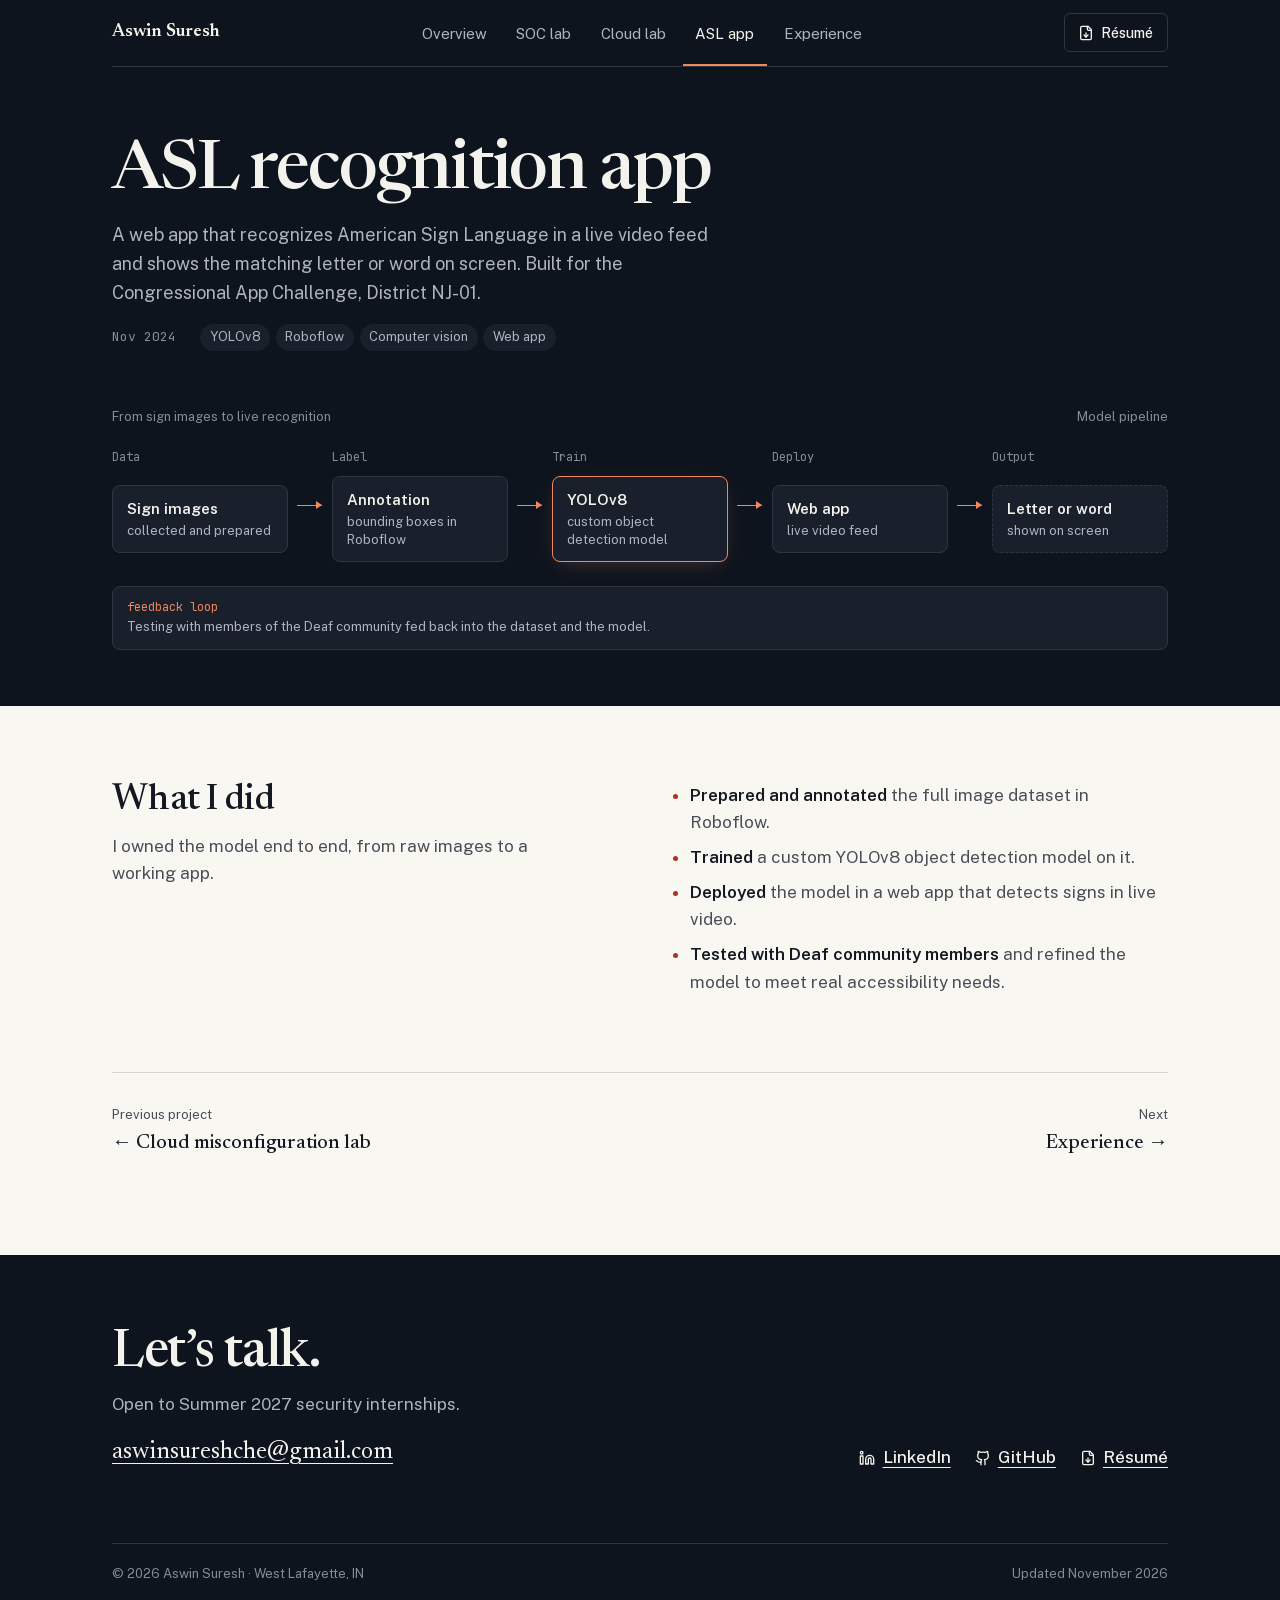
==== asl/index.html @ 7c5b2c52 "Portfolio site: overview, SOC lab, cloud lab, ASL app, experience" ====
<!doctype html>
<html lang="en">
<head>
<meta charset="utf-8">
<meta name="viewport" content="width=device-width, initial-scale=1">
<meta http-equiv="Content-Security-Policy" content="default-src 'self'; style-src 'self' 'unsafe-inline'; img-src 'self' data:; font-src 'self'; script-src 'none'; object-src 'none'; base-uri 'none'; form-action 'none'">
<meta name="referrer" content="strict-origin-when-cross-origin">
<title>ASL recognition app · Aswin Suresh</title>
<meta name="description" content="Real-time American Sign Language recognition from live video with a custom YOLOv8 model, built for the Congressional App Challenge and tested with the Deaf community.">
<meta name="theme-color" content="#151a26">
<link rel="canonical" href="https://aswinsuresh.us.com/asl/">
<link rel="icon" href="/favicon.svg" type="image/svg+xml">
<link rel="apple-touch-icon" href="/apple-touch-icon.png">
<meta property="og:type" content="profile">
<meta property="og:title" content="ASL recognition app · Aswin Suresh">
<meta property="og:description" content="Real-time American Sign Language recognition from live video with a custom YOLOv8 model, built for the Congressional App Challenge and tested with the Deaf community.">
<meta property="og:url" content="https://aswinsuresh.us.com/asl/">
<meta property="og:image" content="https://aswinsuresh.us.com/og.png">
<meta property="og:image:width" content="1200">
<meta property="og:image:height" content="630">
<meta property="og:image:alt" content="Aswin Suresh, Cybersecurity. Detection engineering and cloud security.">
<meta name="twitter:card" content="summary_large_image">
<link rel="preload" href="/fonts/newsreader.woff2" as="font" type="font/woff2" crossorigin>
<link rel="preload" href="/fonts/public-sans.woff2" as="font" type="font/woff2" crossorigin>
<link rel="stylesheet" href="/styles.css">
</head>
<body>
<a class="skip" href="#main">Skip to content</a>
<svg width="0" height="0" style="position:absolute" aria-hidden="true">
  <symbol id="i-github" viewBox="0 0 24 24" fill="none" stroke="currentColor" stroke-width="2" stroke-linecap="round" stroke-linejoin="round"><path d="M15 22v-4a4.8 4.8 0 0 0-1-3.5c3 0 6-2 6-5.5.08-1.25-.27-2.48-1-3.5.28-1.15.28-2.35 0-3.5 0 0-1 0-3 1.5-2.64-.5-5.36-.5-8 0C6 2 5 2 5 2c-.3 1.15-.3 2.35 0 3.5A5.403 5.403 0 0 0 4 9c0 3.5 3 5.5 6 5.5-.39.49-.68 1.05-.85 1.65-.17.6-.22 1.23-.15 1.85v4"/><path d="M9 18c-4.51 2-5-2-7-2"/></symbol>
  <symbol id="i-linkedin" viewBox="0 0 24 24" fill="none" stroke="currentColor" stroke-width="2" stroke-linecap="round" stroke-linejoin="round"><path d="M16 8a6 6 0 0 1 6 6v7h-4v-7a2 2 0 0 0-2-2 2 2 0 0 0-2 2v7h-4v-7a6 6 0 0 1 6-6z"/><rect width="4" height="12" x="2" y="9"/><circle cx="4" cy="4" r="2"/></symbol>
  <symbol id="i-file" viewBox="0 0 24 24" fill="none" stroke="currentColor" stroke-width="2" stroke-linecap="round" stroke-linejoin="round"><path d="M15 2H6a2 2 0 0 0-2 2v16a2 2 0 0 0 2 2h12a2 2 0 0 0 2-2V7Z"/><path d="M14 2v4a2 2 0 0 0 2 2h4"/><path d="M12 18v-6"/><path d="m9 15 3 3 3-3"/></symbol>
  <symbol id="i-mail" viewBox="0 0 24 24" fill="none" stroke="currentColor" stroke-width="2" stroke-linecap="round" stroke-linejoin="round"><rect width="20" height="16" x="2" y="4" rx="2"/><path d="m22 7-8.97 5.7a1.94 1.94 0 0 1-2.06 0L2 7"/></symbol>
  <symbol id="i-arrow" viewBox="0 0 24 24" fill="none" stroke="currentColor" stroke-width="2" stroke-linecap="round" stroke-linejoin="round"><path d="M5 12h14"/><path d="m12 5 7 7-7 7"/></symbol>
</svg>

<header class="band">
  <div class="wrap">
    <div class="mast">
      <a class="mark" href="/">Aswin Suresh</a>
      <nav class="tabs" aria-label="Site">
        <a href="/">Overview</a>
        <a href="/soc/">SOC<span class="long"> lab</span></a>
        <a href="/cloud/">Cloud<span class="long"> lab</span></a>
        <a href="/asl/" aria-current="page">ASL<span class="long"> app</span></a>
        <a href="/experience/">Experience</a>
      </nav>
      <a class="mast-cta" href="/Aswin_Suresh_Resume.pdf" target="_blank" rel="noopener"><svg class="i" aria-hidden="true"><use href="#i-file"/></svg>Résumé<span class="sr"> (PDF, opens in a new tab)</span></a>
    </div>


    <div class="page-head">
      <h1>ASL recognition app</h1>
      <p class="lede">A web app that recognizes American Sign Language in a live video feed and shows the matching letter or word on screen. Built for the Congressional App Challenge, District NJ-01.</p>
      <div class="meta">
        <span class="mono">Nov 2024</span>
        <ul class="tags" aria-label="Stack"><li>YOLOv8</li><li>Roboflow</li><li>Computer vision</li><li>Web app</li></ul>
      </div>
    </div>
    <figure class="band-figure" aria-labelledby="ml-cap">
      <p class="cap"><span id="ml-cap">From sign images to live recognition</span><span>Model pipeline</span></p>
      <ol class="flow">
        <li class="lane"><span class="lane-label">Data</span><div class="grow"><div class="node"><b>Sign images</b><span>collected and prepared</span></div></div></li>
        <li class="lane"><span class="lane-label">Label</span><div class="grow"><div class="node"><b>Annotation</b><span>bounding boxes in Roboflow</span></div></div></li>
        <li class="lane"><span class="lane-label">Train</span><div class="grow"><div class="node hot"><b>YOLOv8</b><span>custom object detection model</span></div></div></li>
        <li class="lane"><span class="lane-label">Deploy</span><div class="grow"><div class="node"><b>Web app</b><span>live video feed</span></div></div></li>
        <li class="lane"><span class="lane-label">Output</span><div class="grow"><div class="node out"><b>Letter or word</b><span>shown on screen</span></div></div></li>
      </ol>
      <p class="node" style="margin-top:1.5rem"><span class="mono">feedback loop</span><span>Testing with members of the Deaf community fed back into the dataset and the model.</span></p>
    </figure>
  </div>
</header>

<main id="main" class="wrap">

<section aria-labelledby="did-h">
  <div class="split">
    <div>
      <h2 class="sec-title" id="did-h">What I did</h2>
      <p class="sec-lede">I owned the model end to end, from raw images to a working app.</p>
    </div>
    <ul class="points">
      <li><strong>Prepared and annotated</strong> the full image dataset in Roboflow.</li>
      <li><strong>Trained</strong> a custom YOLOv8 object detection model on it.</li>
      <li><strong>Deployed</strong> the model in a web app that detects signs in live video.</li>
      <li><strong>Tested with Deaf community members</strong> and refined the model to meet real accessibility needs.</li>
    </ul>
  </div>
</section>

<nav class="pager" aria-label="Projects">
  <a href="/cloud/"><span>Previous project</span><b>← Cloud misconfiguration lab</b></a>
  <a class="next" href="/experience/"><span>Next</span><b>Experience →</b></a>
</nav>
</main>

<footer class="foot">
  <div class="wrap">
    <div class="foot-in">
      <div>
        <h2>Let’s talk.</h2>
        <p>Open to Summer 2027 security internships.</p>
        <a class="mail" href="mailto:aswinsureshche@gmail.com">aswinsureshche@gmail.com</a>
      </div>
      <div class="links">
        <a href="https://www.linkedin.com/in/aswinsuresh473/" target="_blank" rel="noopener noreferrer"><svg class="i" aria-hidden="true"><use href="#i-linkedin"/></svg>LinkedIn</a>
        <a href="https://github.com/aswinsureshche" target="_blank" rel="noopener noreferrer"><svg class="i" aria-hidden="true"><use href="#i-github"/></svg>GitHub</a>
        <a href="/Aswin_Suresh_Resume.pdf" target="_blank" rel="noopener"><svg class="i" aria-hidden="true"><use href="#i-file"/></svg>Résumé</a>
      </div>
    </div>
    <div class="fine"><span>© 2026 Aswin Suresh · West Lafayette, IN</span><span>Updated November 2026</span></div>
  </div>
</footer>
</body>
</html>
---- styles.css ----
@font-face { font-family: "Newsreader"; font-style: normal; font-weight: 400 600; font-display: swap; src: url(/fonts/newsreader.woff2) format("woff2"); }
@font-face { font-family: "Public Sans"; font-style: normal; font-weight: 400 600; font-display: swap; src: url(/fonts/public-sans.woff2) format("woff2"); }
@font-face { font-family: "JetBrains Mono"; font-style: normal; font-weight: 400 500; font-display: swap; src: url(/fonts/jetbrains-mono.woff2) format("woff2"); }

:root {
  --paper: oklch(97.6% 0.007 85);
  --paper-2: oklch(94.6% 0.01 85);
  --card: oklch(99% 0.004 85);
  --ink: oklch(21% 0.02 262);
  --ink-2: oklch(42% 0.016 262);
  --rule: oklch(87% 0.012 85);
  --signal: oklch(50% 0.16 33);
  --night: oklch(19% 0.022 262);
  --night-2: oklch(24% 0.024 262);
  --night-ink: oklch(96% 0.006 85);
  --night-dim: oklch(77% 0.015 262);
  --night-faint: oklch(64% 0.018 262);
  --night-rule: oklch(33% 0.022 262);
  --night-signal: oklch(73% 0.14 42);
  --night-good: oklch(76% 0.12 160);
  --serif: "Newsreader", Georgia, serif;
  --sans: "Public Sans", system-ui, sans-serif;
  --mono: "JetBrains Mono", ui-monospace, monospace;
  --gutter: clamp(1.25rem, 4vw, 3rem);
  --ease: cubic-bezier(.16, 1, .3, 1);
}
* { box-sizing: border-box; }
html { scrollbar-color: var(--ink-2) var(--paper-2); scroll-behavior: smooth; }
body { margin: 0; background: var(--paper); color: var(--ink); font: 400 1.0625rem/1.6 var(--sans); caret-color: var(--signal); -webkit-font-smoothing: antialiased; }
::selection { background: var(--signal); color: var(--paper); }
a { color: inherit; text-decoration-thickness: 1px; text-underline-offset: .22em; }
:focus-visible { outline: 2px solid var(--signal); outline-offset: 3px; border-radius: 2px; }
h1, h2, h3, h4 { font-family: var(--serif); font-weight: 500; text-wrap: balance; margin: 0; }
p { margin: 0; text-wrap: pretty; }
ul, ol { margin: 0; }
figure { margin: 0; }
.wrap { max-width: 72rem; margin: 0 auto; padding: 0 var(--gutter); }
.mono { font-family: var(--mono); font-size: .8125rem; font-variant-numeric: tabular-nums; }
.skip { position: absolute; left: -999px; top: 0; background: var(--paper); color: var(--ink); padding: .5rem 1rem; z-index: 3; }
.skip:focus { left: 1rem; }
svg.i { width: 1rem; height: 1rem; flex: none; }
.sr { position: absolute; width: 1px; height: 1px; overflow: hidden; clip-path: inset(50%); white-space: nowrap; }

/* ---------- dark band + tabs ---------- */
.band { background: var(--night); color: var(--night-ink); }
.band ::selection { background: var(--night-signal); color: var(--night); }
.band :focus-visible { outline-color: var(--night-signal); }
.mast { display: grid; grid-template-columns: auto 1fr auto; align-items: center; gap: 1.5rem; border-bottom: 1px solid var(--night-rule); }
.mark { font-family: var(--serif); font-weight: 600; font-size: 1.125rem; text-decoration: none; white-space: nowrap; }
.tabs { display: flex; gap: .25rem; justify-content: center; overflow-x: auto; scrollbar-width: none; }
.tabs::-webkit-scrollbar { display: none; }
.tabs a { padding: 1.35rem .8rem 1.25rem; font-size: .9375rem; color: var(--night-dim); text-decoration: none; white-space: nowrap; box-shadow: inset 0 -2px 0 transparent; transition: color .2s, box-shadow .2s; }
.tabs a:hover { color: var(--night-ink); box-shadow: inset 0 -2px 0 var(--night-rule); }
.tabs a[aria-current="page"] { color: var(--night-ink); box-shadow: inset 0 -2px 0 var(--night-signal); }
.mast-cta { display: inline-flex; align-items: center; gap: .45rem; font-size: .875rem; font-weight: 500; padding: .45rem .85rem; border: 1px solid var(--night-rule); border-radius: 6px; text-decoration: none; white-space: nowrap; transition: border-color .2s, background .2s; }
.mast-cta:hover { border-color: var(--night-faint); background: var(--night-2); }

/* home hero */
.hero-body { padding-block: clamp(3rem, 8vw, 5.5rem) clamp(2.5rem, 5vw, 3.5rem); display: grid; gap: 1.4rem; }
.hero-body h1 { font-size: clamp(3.25rem, 9vw, 6rem); line-height: .92; letter-spacing: -0.035em; }
.role { font-family: var(--serif); font-size: clamp(1.2rem, 2.3vw, 1.6rem); color: var(--night-dim); line-height: 1.3; }
.role b { font-weight: 500; color: var(--night-ink); }
.lede { max-width: 56ch; color: var(--night-dim); }
.creds { display: grid; grid-template-columns: repeat(4, minmax(0, 1fr)); list-style: none; padding: 0; margin-top: .75rem; border-top: 1px solid var(--night-rule); }
.creds li { padding: 1rem 1.25rem 1rem 0; font-size: .9375rem; line-height: 1.4; }
.creds li + li { padding-left: 1.25rem; border-left: 1px solid var(--night-rule); }
.creds b { display: block; font-weight: 600; color: var(--night-ink); }
.creds span { display: block; margin-top: .2rem; color: var(--night-faint); font-size: .8125rem; }
.actions { display: flex; gap: .75rem; flex-wrap: wrap; }
.btn { display: inline-flex; align-items: center; gap: .5rem; padding: .7rem 1.15rem; border: 1px solid var(--night-rule); border-radius: 6px; text-decoration: none; font-weight: 500; font-size: .9375rem; transition: background .2s, border-color .2s, color .2s; }
.btn:hover { border-color: var(--night-faint); background: var(--night-2); }
.btn.primary { background: var(--night-ink); color: var(--night); border-color: var(--night-ink); }
.btn.primary:hover { background: var(--night-signal); border-color: var(--night-signal); }

/* subpage head */
.page-head { padding-block: clamp(2.75rem, 6vw, 4.5rem) 2rem; display: grid; gap: 1rem; }
.page-head h1 { font-size: clamp(2.5rem, 6vw, 4.25rem); line-height: .98; letter-spacing: -0.03em; }
.page-head .lede { font-size: 1.125rem; }
.meta { display: flex; flex-wrap: wrap; gap: .5rem 1.5rem; align-items: center; font-size: .875rem; color: var(--night-faint); }
.meta a { color: var(--night-ink); display: inline-flex; align-items: center; gap: .4rem; font-weight: 500; }
.band-figure { padding-block: 1.5rem clamp(2.5rem, 5vw, 3.5rem); }
.cap { display: flex; justify-content: space-between; gap: 1rem; flex-wrap: wrap; font-size: .8125rem; color: var(--night-faint); margin-bottom: 1.25rem; }

/* ---------- kill-chain timeline (home) ---------- */
.chain { border-top: 1px solid var(--night-rule); padding-block: 2rem 2.75rem; display: grid; grid-template-columns: minmax(0, 1fr) 17rem; gap: 1rem 2.5rem; align-items: center; }
.chain .cap { grid-column: 1 / -1; margin: 0; }
.track { position: relative; list-style: none; padding: 0; height: 6.5rem; }
.track::before, .track::after { content: ""; position: absolute; left: 0; right: 0; top: 1.25rem; height: 1px; background: var(--night-rule); }
.track::after { background: var(--night-signal); right: 34%; transform-origin: left; animation: sweep 2.4s var(--ease) .4s both; }
@keyframes sweep { from { transform: scaleX(0); } }
.track li { position: absolute; left: var(--t); top: 0; display: grid; gap: .1rem; padding-top: 2.1rem; font-size: .875rem; white-space: nowrap; }
.track li::before { content: ""; position: absolute; top: calc(1.25rem - 5px); left: 0; width: 11px; height: 11px; border-radius: 50%; background: var(--night); border: 2px solid var(--night-signal); }
.track li b { font-weight: 500; }
.track li .mono { color: var(--night-faint); font-size: .75rem; }
.track .tick { left: auto; right: 0; padding: 0; top: 2.1rem; color: var(--night-faint); }
.track .tick::before { display: none; }
.alert { border: 1px solid var(--night-signal); border-radius: 8px; padding: 1rem 1.1rem; display: grid; gap: .25rem; background: var(--night-2); box-shadow: 0 6px 20px -8px oklch(73% 0.14 42 / .25); animation: fire 1.2s var(--ease) 2.1s both; }
@keyframes fire { from { border-color: var(--night-rule); box-shadow: 0 0 0 0 transparent; } 40% { box-shadow: 0 8px 28px -6px oklch(73% 0.14 42 / .35); } }
.alert .lvl { color: var(--night-signal); font-family: var(--mono); font-size: .75rem; }
.alert b { font-weight: 600; }
.alert span:last-child { font-size: .8125rem; color: var(--night-dim); }

/* ---------- flow diagrams (lanes of nodes with arrows) ---------- */
.flow { display: flex; gap: 2.75rem; align-items: stretch; list-style: none; padding: 0; }
.lane { flex: 1 1 0; min-width: 0; display: flex; flex-direction: column; gap: .6rem; position: relative; }
.lane + .lane::before { content: ""; position: absolute; left: -2.2rem; top: 50%; width: 1.6rem; height: 1px; background: var(--arrow, var(--night-signal)); }
.lane + .lane::after { content: ""; position: absolute; left: calc(-0.6rem - 6px); top: calc(50% - 4px); border: 4px solid transparent; border-left: 6px solid var(--arrow, var(--night-signal)); }
.lane-label { font-size: .75rem; color: var(--night-faint); font-family: var(--mono); }
.node { border: 1px solid var(--night-rule); background: var(--night-2); border-radius: 8px; padding: .75rem .85rem; display: grid; gap: .15rem; font-size: .875rem; line-height: 1.4; }
.node b { font-weight: 600; font-size: .9375rem; }
.node span { color: var(--night-dim); font-size: .8125rem; }
.node .mono { color: var(--night-signal); font-size: .75rem; }
.node.hot { border-color: var(--night-signal); box-shadow: 0 6px 20px -8px oklch(73% 0.14 42 / .3); }
.node.out { border-style: dashed; }
.lane .grow { flex: 1; display: grid; gap: .6rem; align-content: center; }
.via { font-family: var(--mono); font-size: .6875rem; color: var(--night-faint); }

/* light variant, for the quieter diagrams on paper */
.light { --arrow: var(--signal); }
.light .lane-label, .light .via { color: var(--ink-2); }
.light .node { background: var(--card); border-color: var(--rule); }
.light .node span { color: var(--ink-2); }
.light .node .mono { color: var(--signal); }
.light .node.hot { border-color: var(--signal); box-shadow: 0 8px 22px -12px oklch(50% 0.16 33 / .35); }

/* ---------- body sections ---------- */
main section { padding-block: clamp(3rem, 6vw, 4.75rem); }
main section + section { border-top: 1px solid var(--rule); }
.sec-title { font-size: clamp(1.625rem, 3vw, 2.25rem); letter-spacing: -0.02em; line-height: 1.1; margin-bottom: .75rem; }
.sec-lede { color: var(--ink-2); max-width: 64ch; margin-bottom: 2rem; }
.split { display: grid; grid-template-columns: minmax(0, 1fr) minmax(0, 1fr); gap: 2rem clamp(2rem, 5vw, 4.5rem); align-items: start; }
.points { padding-left: 1.1rem; display: flex; flex-direction: column; gap: .5rem; color: var(--ink-2); }
.points li::marker { color: var(--signal); }
.points strong { color: var(--ink); font-weight: 600; }
.tags { display: flex; flex-wrap: wrap; gap: .35rem; list-style: none; padding: 0; }
.tags li { font-size: .8125rem; padding: .2rem .6rem; border-radius: 999px; background: var(--paper-2); color: var(--ink-2); }
.band .tags li { background: var(--night-2); color: var(--night-dim); }
figcaption { margin-top: .75rem; font-size: .8125rem; color: var(--ink-2); }
.band figcaption { color: var(--night-faint); }

.panel { background: var(--night); color: var(--night-ink); border-radius: 10px; padding: 1.25rem 1.4rem; font: 400 .8125rem/1.75 var(--mono); overflow-x: auto; margin: 0; scrollbar-color: var(--night-rule) var(--night); box-shadow: 0 18px 40px -24px oklch(19% 0.022 262 / .55); }
.panel .c { color: var(--night-faint); } .panel .t { color: var(--night-signal); }

/* data tables */
table.data { width: 100%; border-collapse: collapse; font-size: .9375rem; }
table.data th { text-align: left; font-weight: 600; font-size: .8125rem; color: var(--ink-2); padding: 0 1rem .6rem 0; white-space: nowrap; }
table.data td { padding: .7rem 1rem .7rem 0; border-top: 1px solid var(--rule); vertical-align: baseline; }
table.data td.mono, table.data .id { color: var(--signal); white-space: nowrap; }
table.data td:last-child, table.data th:last-child { padding-right: 0; }
.table-scroll { overflow-x: auto; }
.sev { display: flex; align-items: center; gap: .6rem; white-space: nowrap; }
.sev i { display: block; width: 4.5rem; height: 6px; border-radius: 3px; background: var(--paper-2); overflow: hidden; }
.sev i::before { content: ""; display: block; height: 100%; width: calc(var(--l) / 15 * 100%); background: var(--ink-2); border-radius: 3px; }
.sev.high i::before { background: var(--signal); }

/* step strip */
.steps { list-style: none; padding: 0; display: grid; grid-auto-flow: column; grid-auto-columns: minmax(0, 1fr); gap: 0; counter-reset: s; }
.steps li { position: relative; padding: 1.6rem 1rem 0 0; display: grid; gap: .2rem; font-size: .875rem; line-height: 1.4; counter-increment: s; }
.steps li::before { content: counter(s); position: absolute; top: 0; left: 0; width: 1.4rem; height: 1.4rem; border-radius: 50%; background: var(--ink); color: var(--paper); font: 500 .6875rem/1.4rem var(--mono); text-align: center; z-index: 1; }
.steps li::after { content: ""; position: absolute; top: .7rem; left: 1.4rem; right: 0; height: 1px; background: var(--rule); }
.steps li:last-child::after { display: none; }
.steps b { font-weight: 600; }
.steps .mono { color: var(--signal); font-size: .75rem; }
.steps span:not(.mono) { color: var(--ink-2); }

/* config diff (cloud lab) */
.diff { border: 1px solid var(--night-rule); border-radius: 12px; overflow: hidden; }
.diff-row { display: grid; grid-template-columns: 11rem minmax(0, 1fr) minmax(0, 1fr); border-top: 1px solid var(--night-rule); }
.diff-row > * { padding: .9rem 1.1rem; }
.diff-row > * + * { border-left: 1px solid var(--night-rule); }
.diff-head { border-top: 0; background: var(--night-2); font-size: .8125rem; }
.diff-head .bad-h { color: var(--night-signal); } .diff-head .good-h { color: var(--night-good); }
.diff h3 { font-family: var(--sans); font-size: .9375rem; font-weight: 600; }
.diff h3 span { display: block; font-weight: 400; color: var(--night-faint); font-size: .75rem; font-family: var(--mono); margin-top: .2rem; }
.diff ul { list-style: none; padding: 0; display: grid; gap: .3rem; font: 400 .8125rem/1.5 var(--mono); }
.diff .bad li::before { content: "− "; color: var(--night-signal); }
.diff .good li::before { content: "+ "; color: var(--night-good); }
.diff .bad li { color: var(--night-dim); }
.diff-tag { display: none; font-size: .6875rem; font-family: var(--mono); margin-bottom: .35rem; }

/* meters and bars */
.meter { position: relative; height: 10px; border-radius: 5px; background: var(--paper-2); margin-block: 2.25rem 2.5rem; }
.meter .fill { position: absolute; inset: 0 auto 0 0; width: var(--w); border-radius: 5px; background: var(--ink-2); }
.meter .mk { position: absolute; left: var(--x); top: -6px; bottom: -6px; width: 2px; background: var(--signal); }
.meter .mk span { position: absolute; left: 50%; transform: translateX(-50%); white-space: nowrap; font-size: .75rem; color: var(--ink-2); }
.meter .mk span.up { bottom: calc(100% + .3rem); } .meter .mk span.dn { top: calc(100% + .3rem); }
.meter .mk.end { left: auto; right: 0; } .meter .mk.end span { left: auto; right: 0; transform: none; }
.meter .mk span.l { left: auto; right: .5rem; transform: none; }
.meter.rank .fill { left: 97%; right: 0; width: auto; background: var(--signal); border-radius: 0 5px 5px 0; }

.bars { display: grid; gap: .9rem; list-style: none; padding: 0; }
.bars li { display: grid; grid-template-columns: 12rem minmax(0, 1fr) 4.5rem; gap: 1rem; align-items: center; font-size: .9375rem; }
.bars i { display: block; height: 10px; border-radius: 5px; background: var(--paper-2); }
.bars i::before { content: ""; display: block; height: 100%; width: var(--w); border-radius: 5px; background: var(--ink-2); }
.bars li:last-child i::before { background: var(--signal); }
.bars b { font-family: var(--mono); font-size: .875rem; font-weight: 500; text-align: right; }

/* career timeline (experience) */
.career { position: relative; list-style: none; padding: 0; height: 15rem; margin-inline: .5rem; }
.career::before { content: ""; position: absolute; left: 0; right: 0; top: 50%; height: 1px; background: var(--night-rule); }
.career::after { content: ""; position: absolute; left: 0; width: var(--now); top: 50%; height: 1px; background: var(--night-signal); }
.career li { position: absolute; left: var(--t); width: 9rem; font-size: .8125rem; line-height: 1.35; transform: translateX(-.35rem); }
.career li.up { bottom: calc(50% + 1.1rem); } .career li.dn { top: calc(50% + 1.1rem); }
.career li::before { content: ""; position: absolute; left: 0; width: 11px; height: 11px; border-radius: 50%; background: var(--night-signal); border: 2px solid var(--night-signal); }
.career li.up::before { bottom: calc(-1.1rem - 5px); } .career li.dn::before { top: calc(-1.1rem - 5px); }
.career li.next::before { background: var(--night); border-color: var(--night-faint); }
.career li::after { content: ""; position: absolute; left: 4px; width: 1px; background: var(--night-rule); height: .7rem; }
.career li.up::after { bottom: -.75rem; } .career li.dn::after { top: -.75rem; }
.career li.end { transform: translateX(calc(-100% + .35rem)); text-align: right; }
.career li.end::before { left: auto; right: 0; } .career li.end::after { left: auto; right: 4px; }
.career b { display: block; font-weight: 600; font-size: .875rem; }
.career span { color: var(--night-dim); }
.career .mono { display: block; color: var(--night-faint); font-size: .6875rem; margin-bottom: .15rem; }
.career .now { position: absolute; left: var(--now); top: calc(50% - 1.6rem); bottom: auto; width: auto; transform: translateX(-50%); font-family: var(--mono); font-size: .6875rem; color: var(--night-signal); }
.career .now::before, .career .now::after { display: none; }

/* overview: project index */
.index { list-style: none; padding: 0; }
.index li { border-top: 1px solid var(--rule); }
.index li:last-child { border-bottom: 1px solid var(--rule); }
.index a { display: grid; grid-template-columns: minmax(0, 1fr) minmax(0, 1.1fr) auto; gap: .5rem 2rem; align-items: baseline; padding-block: 1.6rem; text-decoration: none; transition: background .25s; }
.index a:hover h3 { text-decoration: underline; text-decoration-color: var(--signal); text-decoration-thickness: 1px; text-underline-offset: .2em; }
.index h3 { font-size: clamp(1.375rem, 2.4vw, 1.75rem); letter-spacing: -0.015em; line-height: 1.15; }
.index p { color: var(--ink-2); }
.index .facts { display: block; margin-top: .4rem; color: var(--signal); }
.index .go { display: inline-flex; align-items: center; gap: .35rem; font-size: .875rem; font-weight: 500; white-space: nowrap; }
.index .go svg { transition: transform .25s var(--ease); }
.index a:hover .go svg { transform: translateX(3px); }

/* skills, education, pager */
.skills { display: grid; grid-template-columns: repeat(2, minmax(0, 1fr)); gap: 0 clamp(2rem, 5vw, 4.5rem); margin: 0; }
.skills div { padding-block: .9rem; border-top: 1px solid var(--rule); }
.skills dt { font-weight: 600; font-size: .9375rem; }
.skills dd { margin: .2rem 0 0; color: var(--ink-2); font-size: .9375rem; }
.kv { display: grid; grid-template-columns: 10rem minmax(0, 1fr); margin: 0; }
.kv dt, .kv dd { padding-block: .7rem; border-top: 1px solid var(--rule); margin: 0; }
.kv dt { color: var(--ink-2); font-size: .9375rem; }
.pager { display: flex; justify-content: space-between; gap: 1rem; flex-wrap: wrap; padding-block: 2rem; border-top: 1px solid var(--rule); }
.pager a { display: grid; gap: .1rem; text-decoration: none; }
.pager a span { font-size: .8125rem; color: var(--ink-2); }
.pager a b { font-family: var(--serif); font-weight: 500; font-size: 1.25rem; }
.pager a:hover b { text-decoration: underline; text-decoration-color: var(--signal); text-underline-offset: .2em; }
.pager .next { text-align: right; margin-left: auto; }

/* footer contact */
.foot { background: var(--night); color: var(--night-ink); margin-top: clamp(2rem, 5vw, 4rem); }
.foot ::selection { background: var(--night-signal); color: var(--night); }
.foot :focus-visible { outline-color: var(--night-signal); }
.foot-in { display: flex; justify-content: space-between; align-items: end; gap: 2rem; flex-wrap: wrap; padding-block: clamp(3rem, 6vw, 4.5rem); }
.foot h2 { font-size: clamp(2rem, 4.4vw, 3.25rem); letter-spacing: -0.025em; line-height: 1.05; }
.foot p { color: var(--night-dim); margin-top: .6rem; }
.foot .mail { display: inline-block; margin-top: .9rem; font-family: var(--serif); font-size: clamp(1.125rem, 2.2vw, 1.5rem); }
.links { display: flex; gap: 1.5rem; flex-wrap: wrap; }
.links a { display: inline-flex; align-items: center; gap: .45rem; font-weight: 500; }
.fine { display: flex; justify-content: space-between; gap: 1rem; flex-wrap: wrap; padding-block: 1.25rem 2rem; border-top: 1px solid var(--night-rule); font-size: .8125rem; color: var(--night-faint); }

/* ---------- responsive ---------- */
@media (max-width: 1000px) {
  .career { height: auto; margin: 0; display: grid; gap: 1.1rem; padding-left: 1.75rem; }
  .career::before { left: 5px; right: auto; top: .4rem; bottom: .4rem; width: 1px; height: auto; }
  .career::after { left: 5px; top: .4rem; width: 1px; height: var(--now-v, 70%); }
  .career li, .career li.end { position: relative; left: 0; width: auto; transform: none; text-align: left; inset: auto; }
  .career li::before, .career li.end::before { left: -1.75rem !important; right: auto !important; top: .15rem !important; bottom: auto !important; }
  .career li.up, .career li.dn { top: auto; bottom: auto; width: auto !important; }
  .career li::after { display: none; }
  .career .now { display: none; }
}
@media (max-width: 900px) {
  .mast { grid-template-columns: 1fr auto; gap: 0 1rem; padding-top: 1rem; }
  .tabs { grid-column: 1 / -1; grid-row: 2; justify-content: flex-start; margin-inline: -.8rem; }
  .tabs a { padding-block: 1rem .9rem; }
  .creds { grid-template-columns: repeat(2, minmax(0, 1fr)); }
  .creds li { padding-left: 0 !important; border-left: 0 !important; border-bottom: 1px solid var(--night-rule); }
  .creds li:nth-child(odd) { padding-right: 1rem; }
  .chain { grid-template-columns: minmax(0, 1fr); }
  .track { height: auto; display: grid; gap: 1.1rem; padding-left: 1.75rem; }
  .track::before, .track::after { left: 5px; right: auto; top: .5rem; bottom: .5rem; width: 1px; height: auto; }
  .track::after { bottom: 3rem; transform-origin: top; animation-name: sweep-v; }
  @keyframes sweep-v { from { transform: scaleY(0); } }
  .track li { position: relative; left: 0; padding-top: 0; white-space: normal; }
  .track li::before { left: -1.75rem; top: .3rem; }
  .track .tick { display: none; }
  .flow { flex-direction: column; gap: 2.25rem; }
  .lane + .lane::before { left: 1.25rem; top: -1.85rem; width: 1px; height: 1.4rem; }
  .lane + .lane::after { left: calc(1.25rem - 4px); top: -.55rem; border: 4px solid transparent; border-top: 6px solid var(--arrow, var(--night-signal)); border-bottom: 0; }
  .split, .skills { grid-template-columns: minmax(0, 1fr); }
  .steps { grid-auto-flow: row; gap: 1.1rem; }
  .steps li { padding: 0 0 0 2.25rem; }
  .steps li::after { top: 1.6rem; bottom: -1.1rem; left: .7rem; right: auto; width: 1px; height: auto; }
  .diff-row { grid-template-columns: minmax(0, 1fr); }
  .diff-row > * + * { border-left: 0; border-top: 1px dashed var(--night-rule); }
  .diff-head { display: none; }
  .diff-tag { display: block; }
  .bad .diff-tag { color: var(--night-signal); } .good .diff-tag { color: var(--night-good); }
  .bars li { grid-template-columns: minmax(0, 1fr) 4rem; }
  .bars i { grid-column: 1 / -1; grid-row: 2; }
  .index a { grid-template-columns: minmax(0, 1fr); }
  .kv { grid-template-columns: minmax(0, 1fr); }
  .kv dd { border-top: 0; padding-top: 0; }
}
@media (max-width: 520px) { .tabs .long { display: none; } .tabs a { padding-inline: .6rem; } }
@media (prefers-reduced-motion: reduce) {
  html { scroll-behavior: auto; }
  .track::after, .alert { animation: none; }
}
@media print {
  .band, .foot { background: none; color: var(--ink); }
  .tabs, .mast-cta, .actions, .skip, .chain { display: none; }
}
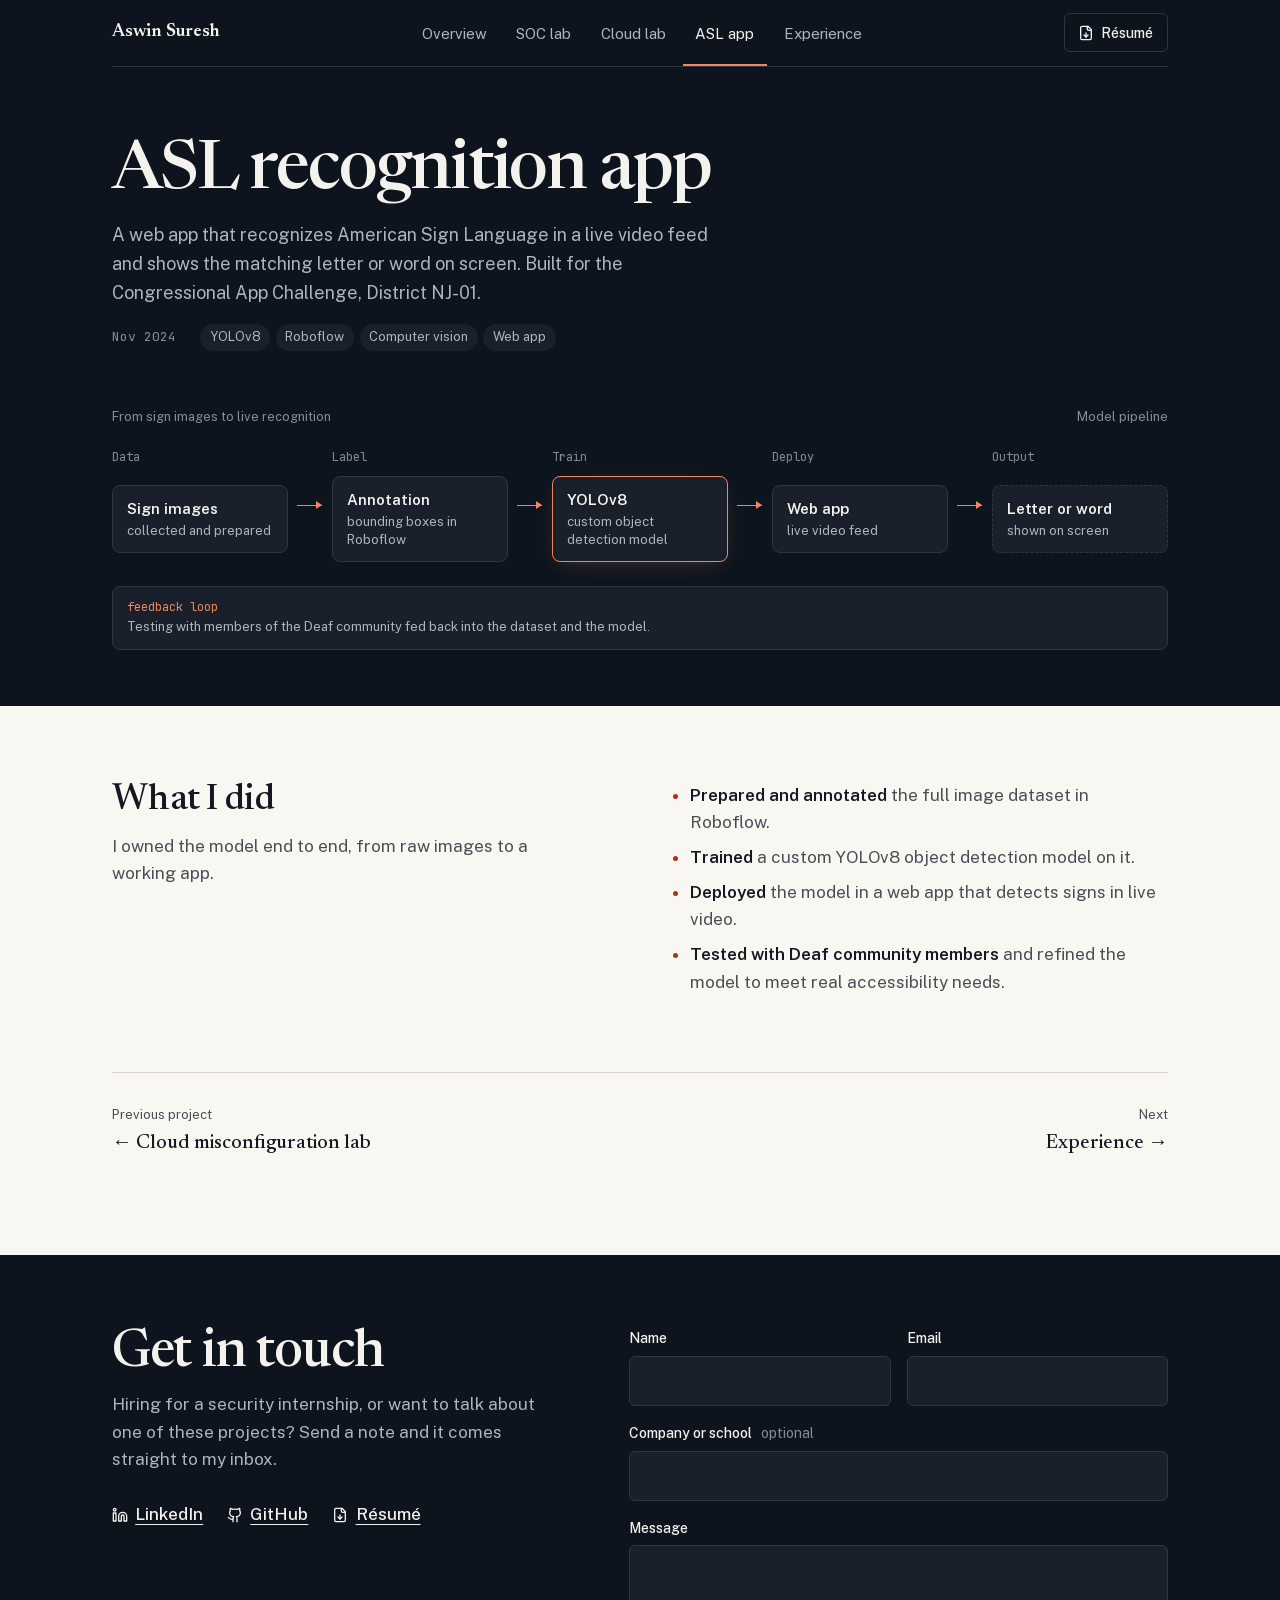
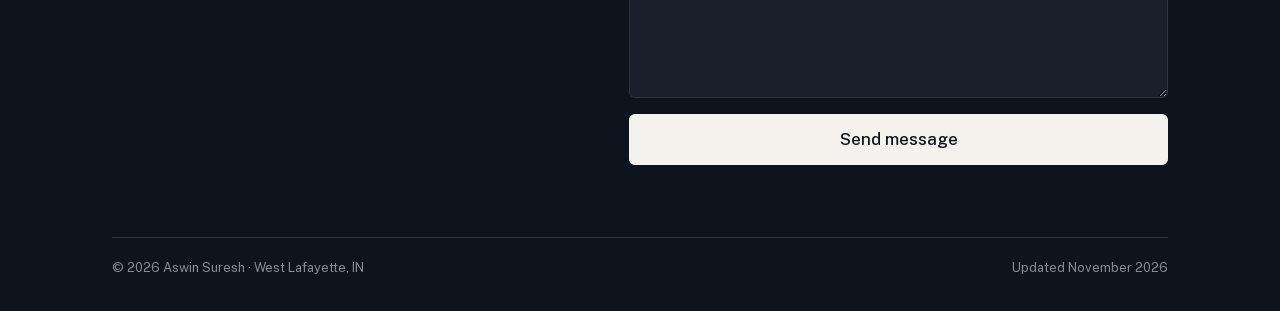
==== commit 7312a1c9: "Add contact form; remove email from pages" ====
--- a/asl/index.html
+++ b/asl/index.html
@@ -3,7 +3,7 @@
 <head>
 <meta charset="utf-8">
 <meta name="viewport" content="width=device-width, initial-scale=1">
-<meta http-equiv="Content-Security-Policy" content="default-src 'self'; style-src 'self' 'unsafe-inline'; img-src 'self' data:; font-src 'self'; script-src 'none'; object-src 'none'; base-uri 'none'; form-action 'none'">
+<meta http-equiv="Content-Security-Policy" content="default-src 'self'; style-src 'self' 'unsafe-inline'; img-src 'self' data:; font-src 'self'; script-src 'none'; object-src 'none'; base-uri 'none'; form-action 'self' https://api.web3forms.com">
 <meta name="referrer" content="strict-origin-when-cross-origin">
 <title>ASL recognition app · Aswin Suresh</title>
 <meta name="description" content="Real-time American Sign Language recognition from live video with a custom YOLOv8 model, built for the Congressional App Challenge and tested with the Deaf community.">
@@ -96,17 +96,28 @@
 
 <footer class="foot">
   <div class="wrap">
-    <div class="foot-in">
-      <div>
-        <h2>Let’s talk.</h2>
-        <p>Open to Summer 2027 security internships.</p>
-        <a class="mail" href="mailto:aswinsureshche@gmail.com">aswinsureshche@gmail.com</a>
+    <div class="foot-in" id="contact">
+      <div class="foot-copy">
+        <h2>Get in touch</h2>
+        <p>Hiring for a security internship, or want to talk about one of these projects? Send a note and it comes straight to my inbox.</p>
+        <div class="links">
+          <a href="https://www.linkedin.com/in/aswinsuresh473/" target="_blank" rel="noopener noreferrer"><svg class="i" aria-hidden="true"><use href="#i-linkedin"/></svg>LinkedIn</a>
+          <a href="https://github.com/aswinsureshche" target="_blank" rel="noopener noreferrer"><svg class="i" aria-hidden="true"><use href="#i-github"/></svg>GitHub</a>
+          <a href="/Aswin_Suresh_Resume.pdf" target="_blank" rel="noopener"><svg class="i" aria-hidden="true"><use href="#i-file"/></svg>Résumé</a>
+        </div>
       </div>
-      <div class="links">
-        <a href="https://www.linkedin.com/in/aswinsuresh473/" target="_blank" rel="noopener noreferrer"><svg class="i" aria-hidden="true"><use href="#i-linkedin"/></svg>LinkedIn</a>
-        <a href="https://github.com/aswinsureshche" target="_blank" rel="noopener noreferrer"><svg class="i" aria-hidden="true"><use href="#i-github"/></svg>GitHub</a>
-        <a href="/Aswin_Suresh_Resume.pdf" target="_blank" rel="noopener"><svg class="i" aria-hidden="true"><use href="#i-file"/></svg>Résumé</a>
-      </div>
+      <form class="contact-form" action="https://api.web3forms.com/submit" method="POST" aria-label="Contact form">
+        <input type="hidden" name="access_key" value="87a8343b-cccd-4882-8a6f-680807763bba">
+        <input type="hidden" name="subject" value="New message from aswinsuresh.us.com">
+        <input type="hidden" name="from_name" value="aswinsuresh.us.com">
+        <input type="hidden" name="redirect" value="https://aswinsuresh.us.com/thanks/">
+        <input type="checkbox" name="botcheck" class="hp" tabindex="-1" autocomplete="off" aria-hidden="true">
+        <div class="field"><label for="cf-name">Name</label><input id="cf-name" name="name" type="text" autocomplete="name" required maxlength="100"></div>
+        <div class="field"><label for="cf-email">Email</label><input id="cf-email" name="email" type="email" autocomplete="email" required maxlength="200"></div>
+        <div class="field wide"><label for="cf-org">Company or school <span>optional</span></label><input id="cf-org" name="company" type="text" autocomplete="organization" maxlength="150"></div>
+        <div class="field wide"><label for="cf-msg">Message</label><textarea id="cf-msg" name="message" rows="5" required maxlength="5000"></textarea></div>
+        <button class="btn primary wide" type="submit">Send message</button>
+      </form>
     </div>
     <div class="fine"><span>© 2026 Aswin Suresh · West Lafayette, IN</span><span>Updated November 2026</span></div>
   </div>
--- a/styles.css
+++ b/styles.css
@@ -307,3 +307,20 @@
   .band, .foot { background: none; color: var(--ink); }
   .tabs, .mast-cta, .actions, .skip, .chain { display: none; }
 }
+
+/* contact form (footer). Posts to Web3Forms, which emails the submission; no JavaScript. */
+.foot-in#contact { display: grid; grid-template-columns: minmax(0, .9fr) minmax(0, 1.1fr); gap: 2.5rem clamp(2rem, 6vw, 5rem); align-items: start; scroll-margin-top: 1rem; }
+.foot-copy .links { margin-top: 1.75rem; }
+.contact-form { display: grid; grid-template-columns: repeat(2, minmax(0, 1fr)); gap: 1rem; }
+.contact-form .wide { grid-column: 1 / -1; }
+.field { display: grid; gap: .4rem; }
+.field label { font-size: .875rem; font-weight: 500; color: var(--night-ink); }
+.field label span { font-weight: 400; color: var(--night-faint); margin-left: .35rem; }
+.field input, .field textarea { width: 100%; font: inherit; font-size: 1rem; color: var(--night-ink); background: var(--night-2); border: 1px solid var(--night-rule); border-radius: 6px; padding: .7rem .8rem; caret-color: var(--night-signal); transition: border-color .2s, box-shadow .2s; }
+.field textarea { resize: vertical; min-height: 8rem; }
+.field input:hover, .field textarea:hover { border-color: var(--night-faint); }
+.field input:focus-visible, .field textarea:focus-visible { outline: none; border-color: var(--night-signal); box-shadow: 0 0 0 3px oklch(73% 0.14 42 / .25); }
+.field input:user-invalid, .field textarea:user-invalid { border-color: oklch(70% 0.17 25); }
+.contact-form button { justify-content: center; cursor: pointer; font: inherit; font-weight: 500; }
+.hp { position: absolute; left: -9999px; width: 1px; height: 1px; opacity: 0; }
+@media (max-width: 900px) { .foot-in#contact, .contact-form { grid-template-columns: minmax(0, 1fr); } }
